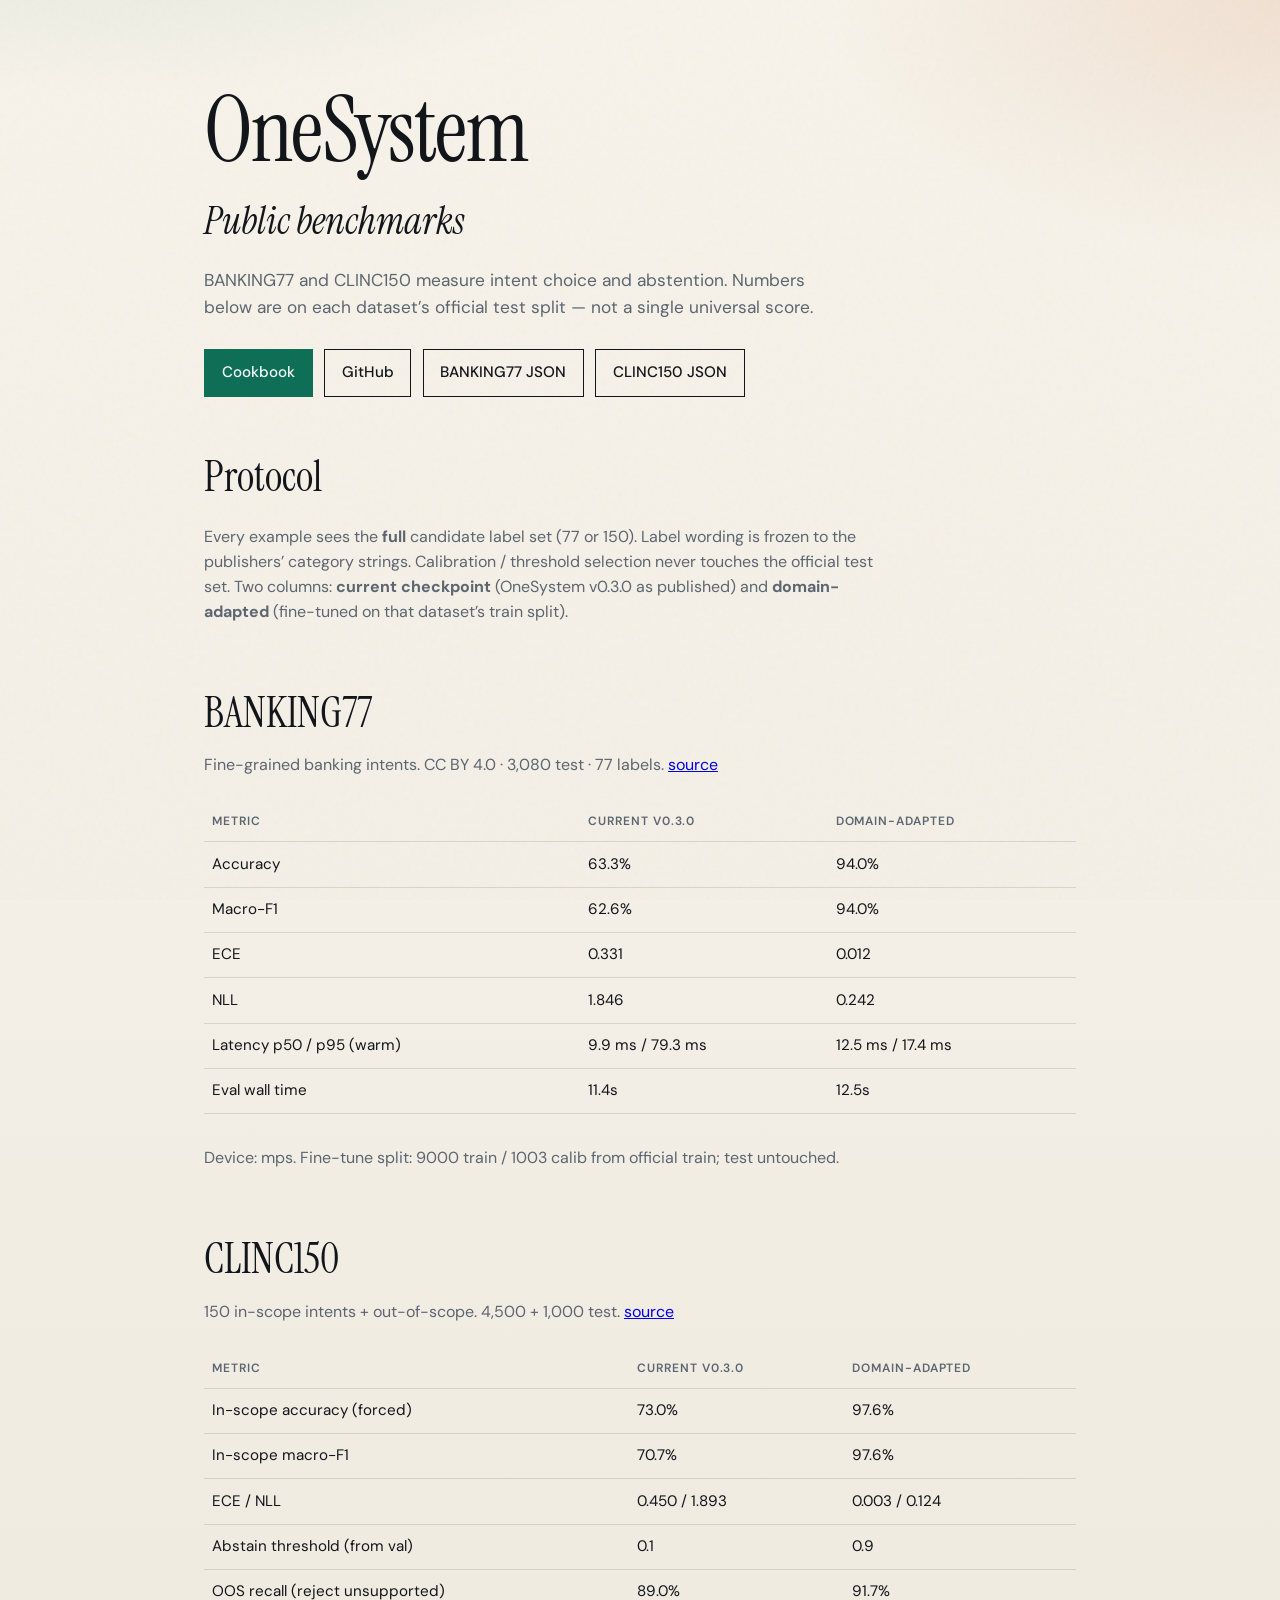
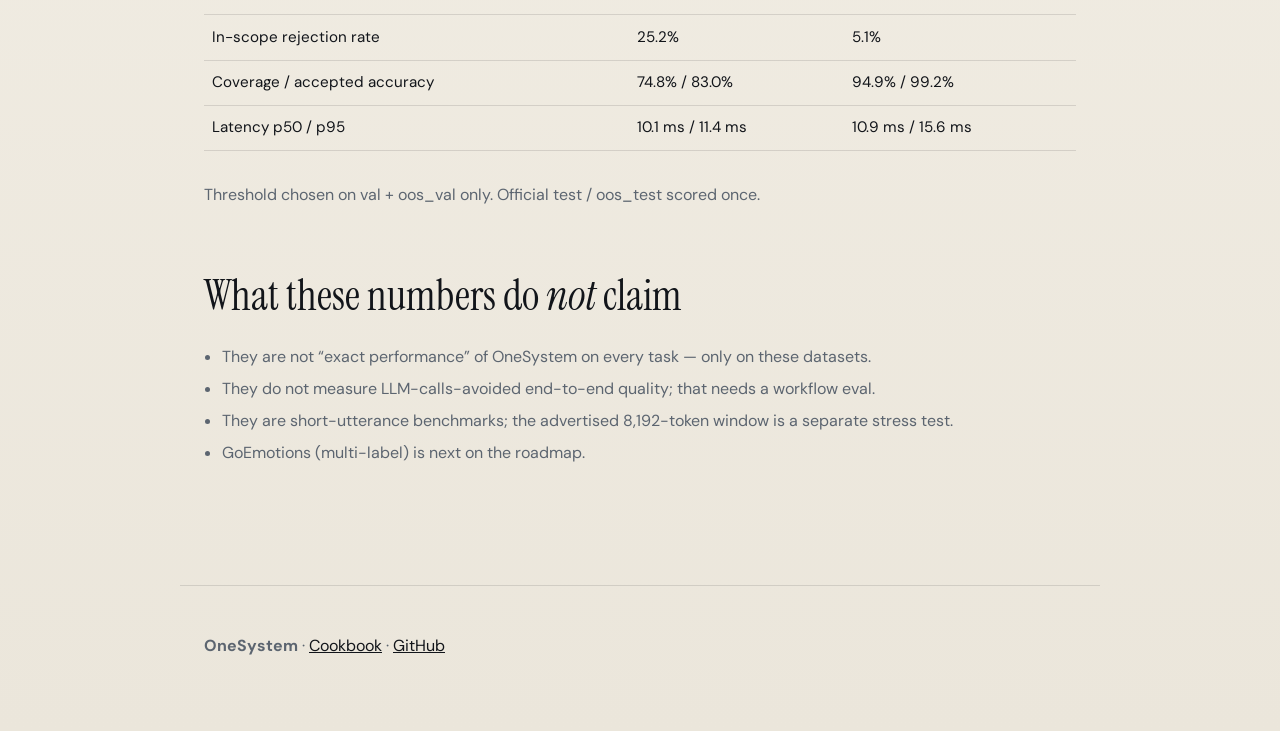
==== docs/benchmarks.html @ 78a075a7 "Benchmarks: BANKING77 + CLINC150 results on GitHub Pages Add eval harness, run current vs domain-ada" ====
<!DOCTYPE html>
<html lang="en">
<head>
  <meta charset="utf-8" />
  <meta name="viewport" content="width=device-width, initial-scale=1" />
  <title>OneSystem — Public benchmarks</title>
  <link rel="preconnect" href="https://fonts.googleapis.com" />
  <link rel="preconnect" href="https://fonts.gstatic.com" crossorigin />
  <link href="https://fonts.googleapis.com/css2?family=DM+Sans:opsz,wght@9..40,400;9..40,500;9..40,600&family=Instrument+Serif:ital@0;1&display=swap" rel="stylesheet" />
  <link rel="stylesheet" href="styles.css" />
  <style>
    table.bench { width: 100%; border-collapse: collapse; margin: 1rem 0 2rem; font-size: 0.95rem; }
    table.bench th, table.bench td { text-align: left; padding: 0.65rem 0.5rem; border-bottom: 1px solid var(--line); vertical-align: top; }
    table.bench th { font-size: 0.75rem; letter-spacing: 0.08em; text-transform: uppercase; color: var(--muted); font-weight: 600; }
    .num { font-variant-numeric: tabular-nums; }
    .note-box { color: var(--muted); max-width: 42rem; }
  </style>
</head>
<body>
  <div class="noise" aria-hidden="true"></div>
  <header class="hero">
    <p class="brand">OneSystem</p>
    <h1>Public benchmarks</h1>
    <p class="lede">BANKING77 and CLINC150 measure intent choice and abstention. Numbers below are on each dataset’s official test split — not a single universal score.</p>
    <div class="cta">
      <a class="btn primary" href="index.html">Cookbook</a>
      <a class="btn" href="https://github.com/kiranbeethoju/onesystem">GitHub</a>
      <a class="btn" href="data/banking77.json">BANKING77 JSON</a>
      <a class="btn" href="data/clinc150.json">CLINC150 JSON</a>
    </div>
  </header>

  <main>
    <section>
      <h2>Protocol</h2>
      <p class="note-box">
        Every example sees the <strong>full</strong> candidate label set (77 or 150).
        Label wording is frozen to the publishers’ category strings.
        Calibration / threshold selection never touches the official test set.
        Two columns: <strong>current checkpoint</strong> (OneSystem v0.3.0 as published) and
        <strong>domain-adapted</strong> (fine-tuned on that dataset’s train split).
      </p>
    </section>

    <section id="banking77">
      <h2>BANKING77</h2>
      <p class="section-lede">Fine-grained banking intents. CC BY 4.0 · 3,080 test · 77 labels. <a href="https://github.com/PolyAI-LDN/task-specific-datasets">source</a></p>
      <div id="banking77-body"><p class="note-box">Loading results…</p></div>
    </section>

    <section id="clinc150">
      <h2>CLINC150</h2>
      <p class="section-lede">150 in-scope intents + out-of-scope. 4,500 + 1,000 test. <a href="https://github.com/clinc/oos-eval">source</a></p>
      <div id="clinc150-body"><p class="note-box">Loading results…</p></div>
    </section>

    <section>
      <h2>What these numbers do <em>not</em> claim</h2>
      <ul class="bullets">
        <li>They are not “exact performance” of OneSystem on every task — only on these datasets.</li>
        <li>They do not measure LLM-calls-avoided end-to-end quality; that needs a workflow eval.</li>
        <li>They are short-utterance benchmarks; the advertised 8,192-token window is a separate stress test.</li>
        <li>GoEmotions (multi-label) is next on the roadmap.</li>
      </ul>
    </section>
  </main>

  <footer>
    <p><strong>OneSystem</strong> · <a href="index.html">Cookbook</a> · <a href="https://github.com/kiranbeethoju/onesystem">GitHub</a></p>
  </footer>

  <script>
    const pct = (x) => (x == null ? "—" : (100 * x).toFixed(1) + "%");
    const num = (x) => (x == null || Number.isNaN(x) ? "—" : Number(x).toFixed(3));
    const ms = (x) => (x == null ? "—" : Number(x).toFixed(1) + " ms");

    function bankingTable(report) {
      const cur = report.current_checkpoint || {};
      const ft = report.domain_adapted || {};
      return `
        <table class="bench">
          <thead><tr><th>Metric</th><th>Current v0.3.0</th><th>Domain-adapted</th></tr></thead>
          <tbody>
            <tr><td>Accuracy</td><td class="num">${pct(cur.accuracy)}</td><td class="num">${pct(ft.accuracy)}</td></tr>
            <tr><td>Macro-F1</td><td class="num">${pct(cur.macro_f1)}</td><td class="num">${pct(ft.macro_f1)}</td></tr>
            <tr><td>ECE</td><td class="num">${num(cur.ece)}</td><td class="num">${num(ft.ece)}</td></tr>
            <tr><td>NLL</td><td class="num">${num(cur.nll)}</td><td class="num">${num(ft.nll)}</td></tr>
            <tr><td>Latency p50 / p95 (warm)</td>
              <td class="num">${ms(cur.latency && cur.latency.p50_ms)} / ${ms(cur.latency && cur.latency.p95_ms)}</td>
              <td class="num">${ms(ft.latency && ft.latency.p50_ms)} / ${ms(ft.latency && ft.latency.p95_ms)}</td></tr>
            <tr><td>Eval wall time</td><td class="num">${cur.seconds != null ? cur.seconds + "s" : "—"}</td>
              <td class="num">${ft.seconds != null ? ft.seconds + "s" : "—"}</td></tr>
          </tbody>
        </table>
        <p class="note-box">Device: ${report.device || "—"}. Fine-tune split: ${
          report.finetune_split
            ? report.finetune_split.train_rows + " train / " + report.finetune_split.calib_rows + " calib from official train; test untouched."
            : "—"
        }</p>`;
    }

    function clincTable(report) {
      const cur = report.current_checkpoint || {};
      const ft = report.domain_adapted || {};
      const cIn = cur.in_scope_forced || {};
      const fIn = ft.in_scope_forced || {};
      const cAbs = cur.test_with_abstention || {};
      const fAbs = ft.test_with_abstention || {};
      return `
        <table class="bench">
          <thead><tr><th>Metric</th><th>Current v0.3.0</th><th>Domain-adapted</th></tr></thead>
          <tbody>
            <tr><td>In-scope accuracy (forced)</td><td class="num">${pct(cIn.accuracy)}</td><td class="num">${pct(fIn.accuracy)}</td></tr>
            <tr><td>In-scope macro-F1</td><td class="num">${pct(cIn.macro_f1)}</td><td class="num">${pct(fIn.macro_f1)}</td></tr>
            <tr><td>ECE / NLL</td><td class="num">${num(cIn.ece)} / ${num(cIn.nll)}</td><td class="num">${num(fIn.ece)} / ${num(fIn.nll)}</td></tr>
            <tr><td>Abstain threshold (from val)</td>
              <td class="num">${(cur.threshold_selection && cur.threshold_selection.chosen) ?? "—"}</td>
              <td class="num">${(ft.threshold_selection && ft.threshold_selection.chosen) ?? "—"}</td></tr>
            <tr><td>OOS recall (reject unsupported)</td><td class="num">${pct(cAbs.oos_recall)}</td><td class="num">${pct(fAbs.oos_recall)}</td></tr>
            <tr><td>In-scope rejection rate</td><td class="num">${pct(cAbs.in_scope_rejection_rate)}</td><td class="num">${pct(fAbs.in_scope_rejection_rate)}</td></tr>
            <tr><td>Coverage / accepted accuracy</td>
              <td class="num">${pct(cAbs.coverage)} / ${pct(cAbs.accepted_accuracy)}</td>
              <td class="num">${pct(fAbs.coverage)} / ${pct(fAbs.accepted_accuracy)}</td></tr>
            <tr><td>Latency p50 / p95</td>
              <td class="num">${ms(cIn.latency && cIn.latency.p50_ms)} / ${ms(cIn.latency && cIn.latency.p95_ms)}</td>
              <td class="num">${ms(fIn.latency && fIn.latency.p50_ms)} / ${ms(fIn.latency && fIn.latency.p95_ms)}</td></tr>
          </tbody>
        </table>
        <p class="note-box">Threshold chosen on val + oos_val only. Official test / oos_test scored once.</p>`;
    }

    async function load() {
      try {
        const b = await fetch("data/banking77.json").then((r) => {
          if (!r.ok) throw new Error("banking77 missing");
          return r.json();
        });
        document.getElementById("banking77-body").innerHTML = bankingTable(b);
      } catch (e) {
        document.getElementById("banking77-body").innerHTML =
          `<p class="note-box">Results not in this build yet. See <code>benchmarks/results/banking77.json</code> after <code>python benchmarks/run_banking77.py</code>.</p>`;
      }
      try {
        const c = await fetch("data/clinc150.json").then((r) => {
          if (!r.ok) throw new Error("clinc missing");
          return r.json();
        });
        document.getElementById("clinc150-body").innerHTML = clincTable(c);
      } catch (e) {
        document.getElementById("clinc150-body").innerHTML =
          `<p class="note-box">Results not in this build yet. See <code>benchmarks/results/clinc150.json</code> after <code>python benchmarks/run_clinc150.py</code>.</p>`;
      }
    }
    load();
  </script>
</body>
</html>
---- docs/styles.css ----
:root {
  --ink: #12151a;
  --paper: #f3efe6;
  --muted: #5c6570;
  --line: rgba(18, 21, 26, 0.12);
  --accent: #0f6e56;
  --accent-2: #c45c26;
  --code-bg: #1a1f27;
  --code-fg: #e8e2d6;
  --out-bg: #0e2a22;
  --out-fg: #d7f0e6;
  --warn: #7a3b12;
  --shadow: 0 24px 60px rgba(18, 21, 26, 0.08);
  --font-display: "Instrument Serif", Georgia, serif;
  --font-body: "DM Sans", sans-serif;
}

* { box-sizing: border-box; }
html { scroll-behavior: smooth; }
body {
  margin: 0;
  color: var(--ink);
  font-family: var(--font-body);
  background:
    radial-gradient(1200px 600px at 10% -10%, rgba(15, 110, 86, 0.14), transparent 55%),
    radial-gradient(900px 500px at 100% 0%, rgba(196, 92, 38, 0.12), transparent 50%),
    linear-gradient(180deg, #f7f3ea 0%, var(--paper) 40%, #ebe6db 100%);
  line-height: 1.55;
}

.noise {
  pointer-events: none;
  position: fixed;
  inset: 0;
  opacity: 0.035;
  z-index: 0;
  background-image: url("data:image/svg+xml,%3Csvg viewBox='0 0 200 200' xmlns='http://www.w3.org/2000/svg'%3E%3Cfilter id='n'%3E%3CfeTurbulence type='fractalNoise' baseFrequency='0.85' numOctaves='3' stitchTiles='stitch'/%3E%3C/filter%3E%3Crect width='100%25' height='100%25' filter='url(%23n)'/%3E%3C/svg%3E");
}

.hero, main, footer { position: relative; z-index: 1; }

.hero {
  max-width: 920px;
  margin: 0 auto;
  padding: 5.5rem 1.5rem 3rem;
  animation: rise 0.9s ease both;
}

.brand {
  font-family: var(--font-display);
  font-size: clamp(3.4rem, 9vw, 5.6rem);
  line-height: 0.95;
  margin: 0 0 1.25rem;
  letter-spacing: -0.02em;
}

.hero h1 {
  font-family: var(--font-display);
  font-weight: 400;
  font-size: clamp(1.6rem, 3.4vw, 2.35rem);
  margin: 0 0 1rem;
  max-width: 18ch;
  font-style: italic;
}

.lede {
  max-width: 40rem;
  color: var(--muted);
  font-size: 1.08rem;
  margin: 0 0 1.75rem;
}

.cta { display: flex; flex-wrap: wrap; gap: 0.7rem; }

.btn {
  display: inline-flex;
  align-items: center;
  padding: 0.7rem 1.05rem;
  border: 1px solid var(--ink);
  color: var(--ink);
  text-decoration: none;
  font-weight: 500;
  font-size: 0.95rem;
  transition: transform 0.2s ease, background 0.2s ease, color 0.2s ease;
}
.btn:hover { transform: translateY(-2px); background: var(--ink); color: var(--paper); }
.btn.primary { background: var(--accent); border-color: var(--accent); color: #f4fff9; }
.btn.primary:hover { background: var(--ink); border-color: var(--ink); color: var(--paper); }

.strip {
  max-width: 920px;
  margin: 0 auto 3rem;
  padding: 0 1.5rem;
  display: grid;
  grid-template-columns: repeat(2, 1fr);
  gap: 1rem;
  opacity: 0;
  transform: translateY(16px);
  transition: opacity 0.6s ease, transform 0.6s ease;
}
.strip.in { opacity: 1; transform: none; }
.strip > div {
  padding: 1rem 0;
  border-top: 1px solid var(--line);
}
.strip .k {
  display: block;
  font-size: 0.75rem;
  letter-spacing: 0.08em;
  text-transform: uppercase;
  color: var(--muted);
  margin-bottom: 0.35rem;
}
.strip strong {
  display: block;
  font-family: var(--font-display);
  font-size: 1.7rem;
  font-weight: 400;
}
.strip em { font-style: normal; color: var(--muted); font-size: 0.9rem; }

main { max-width: 920px; margin: 0 auto; padding: 0 1.5rem 4rem; }

section { margin-bottom: 3.5rem; }

h2 {
  font-family: var(--font-display);
  font-weight: 400;
  font-size: clamp(2rem, 4vw, 2.6rem);
  margin: 0 0 0.5rem;
}

.section-lede { color: var(--muted); margin: 0 0 1.5rem; max-width: 40rem; }

.type-grid {
  display: grid;
  grid-template-columns: repeat(2, 1fr);
  gap: 1rem;
}
.type-grid article {
  padding: 1.1rem 0;
  border-top: 1px solid var(--line);
  opacity: 0;
  transform: translateY(12px);
  transition: opacity 0.55s ease, transform 0.55s ease;
}
.type-grid article.in { opacity: 1; transform: none; }
.type-grid h3 {
  margin: 0 0 0.4rem;
  font-size: 1.05rem;
  font-weight: 600;
}
.type-grid p { margin: 0.25rem 0; color: var(--muted); font-size: 0.95rem; }
code {
  font-family: ui-monospace, SFMono-Regular, Menlo, Consolas, monospace;
  font-size: 0.86em;
}

.code, .out {
  margin: 0 0 0.85rem;
  padding: 1rem 1.1rem;
  overflow-x: auto;
  font-size: 0.82rem;
  line-height: 1.45;
  box-shadow: var(--shadow);
}
.code {
  background: var(--code-bg);
  color: var(--code-fg);
}
.out {
  background: var(--out-bg);
  color: var(--out-fg);
  border-left: 3px solid #3d9b78;
}
.code code, .out code {
  font-family: ui-monospace, SFMono-Regular, Menlo, Consolas, monospace;
  white-space: pre;
}

.recipe {
  margin: 0 0 2.75rem;
  opacity: 0;
  transform: translateY(18px);
  transition: opacity 0.65s ease, transform 0.65s ease;
}
.recipe.in { opacity: 1; transform: none; }
.recipe > header { margin-bottom: 0.85rem; }
.domain {
  margin: 0;
  font-size: 0.75rem;
  letter-spacing: 0.1em;
  text-transform: uppercase;
  color: var(--accent-2);
  font-weight: 600;
}
.recipe h3 {
  margin: 0.2rem 0 0;
  font-family: var(--font-display);
  font-weight: 400;
  font-size: 1.75rem;
}
.note {
  margin: 0;
  color: var(--muted);
  font-size: 0.95rem;
}
.warn {
  color: var(--warn);
  font-size: 0.92rem;
  margin: 0 0 0.85rem;
  font-weight: 500;
}

.arch {
  background: var(--code-bg);
  color: var(--code-fg);
  padding: 1.1rem;
  overflow-x: auto;
  font-size: 0.8rem;
  opacity: 0;
  transform: translateY(12px);
  transition: opacity 0.6s ease, transform 0.6s ease;
}
.arch.in { opacity: 1; transform: none; }

.bullets {
  padding-left: 1.1rem;
  color: var(--muted);
}
.bullets li { margin-bottom: 0.45rem; }

footer {
  max-width: 920px;
  margin: 0 auto;
  padding: 2rem 1.5rem 3.5rem;
  border-top: 1px solid var(--line);
  color: var(--muted);
}
footer a { color: var(--ink); }
footer .small { font-size: 0.85rem; }

@keyframes rise {
  from { opacity: 0; transform: translateY(18px); }
  to { opacity: 1; transform: none; }
}

@media (max-width: 720px) {
  .strip, .type-grid { grid-template-columns: 1fr; }
  .hero { padding-top: 3.5rem; }
}
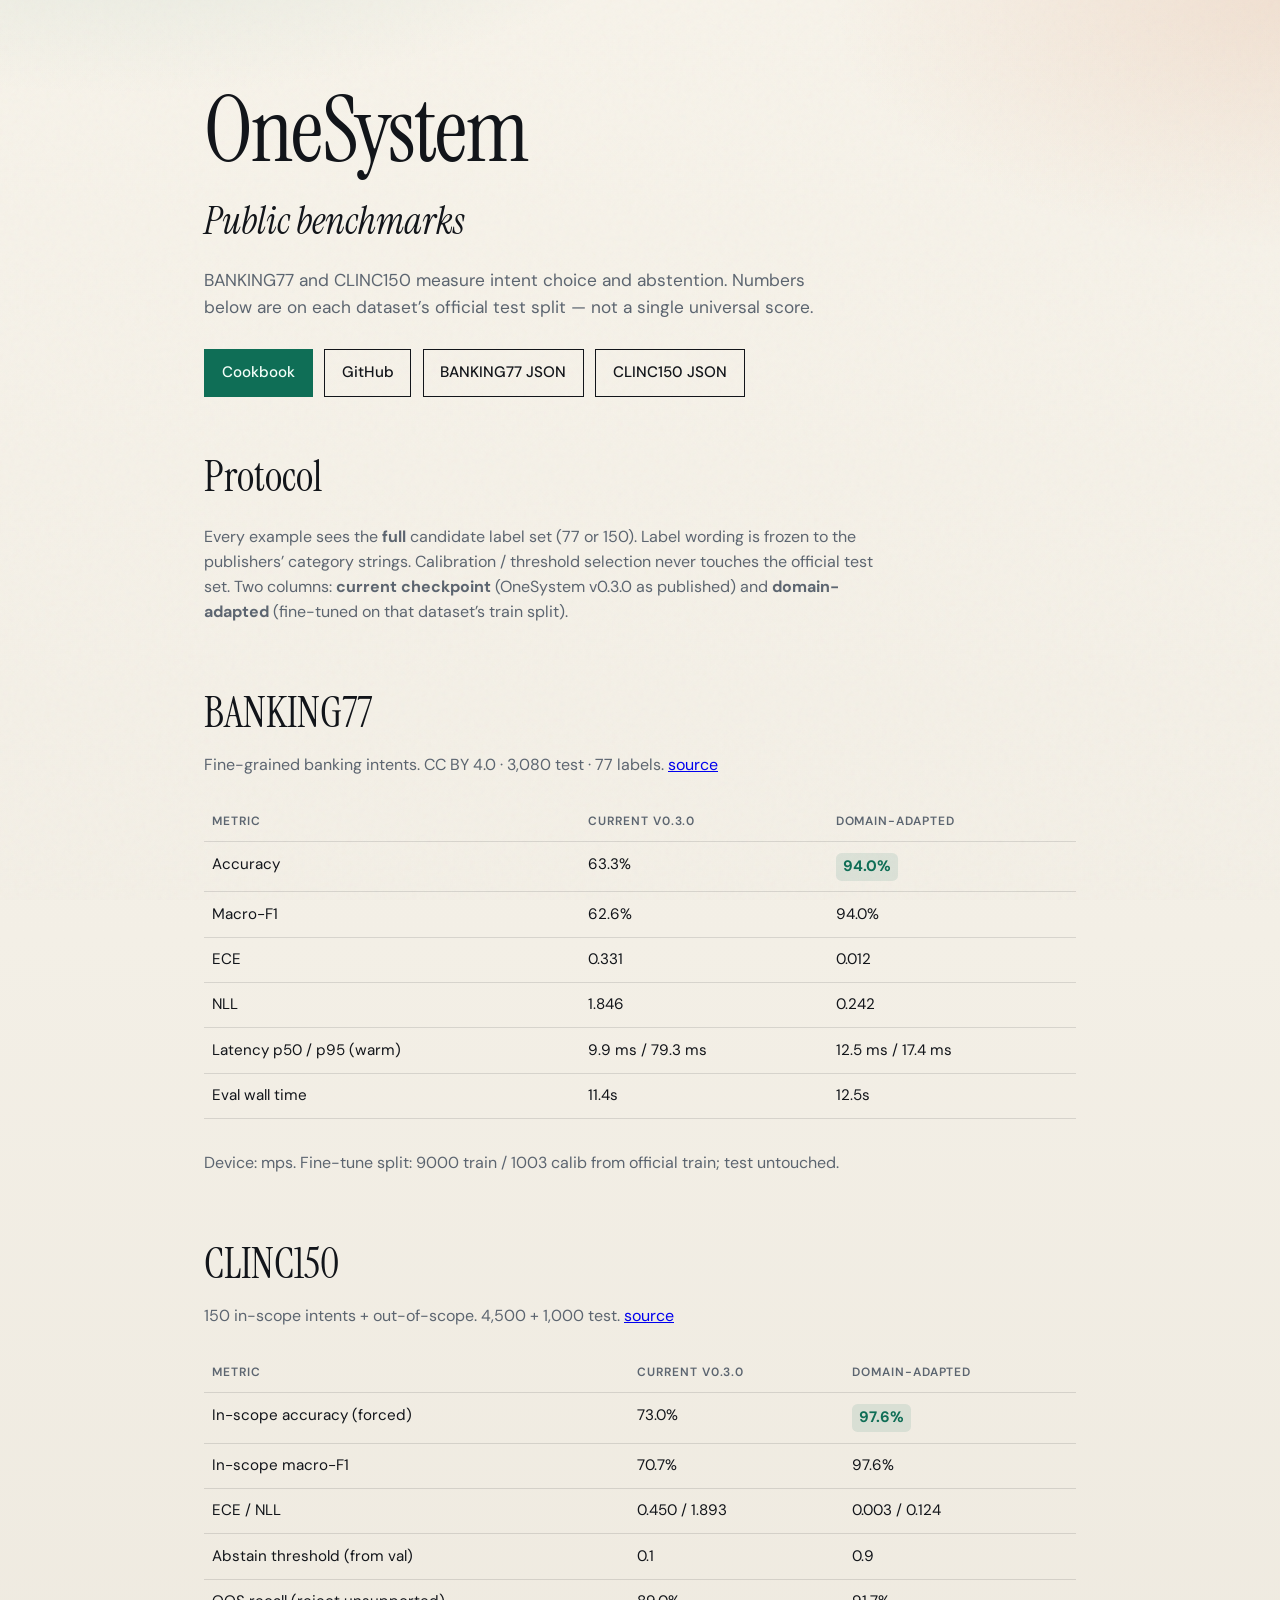
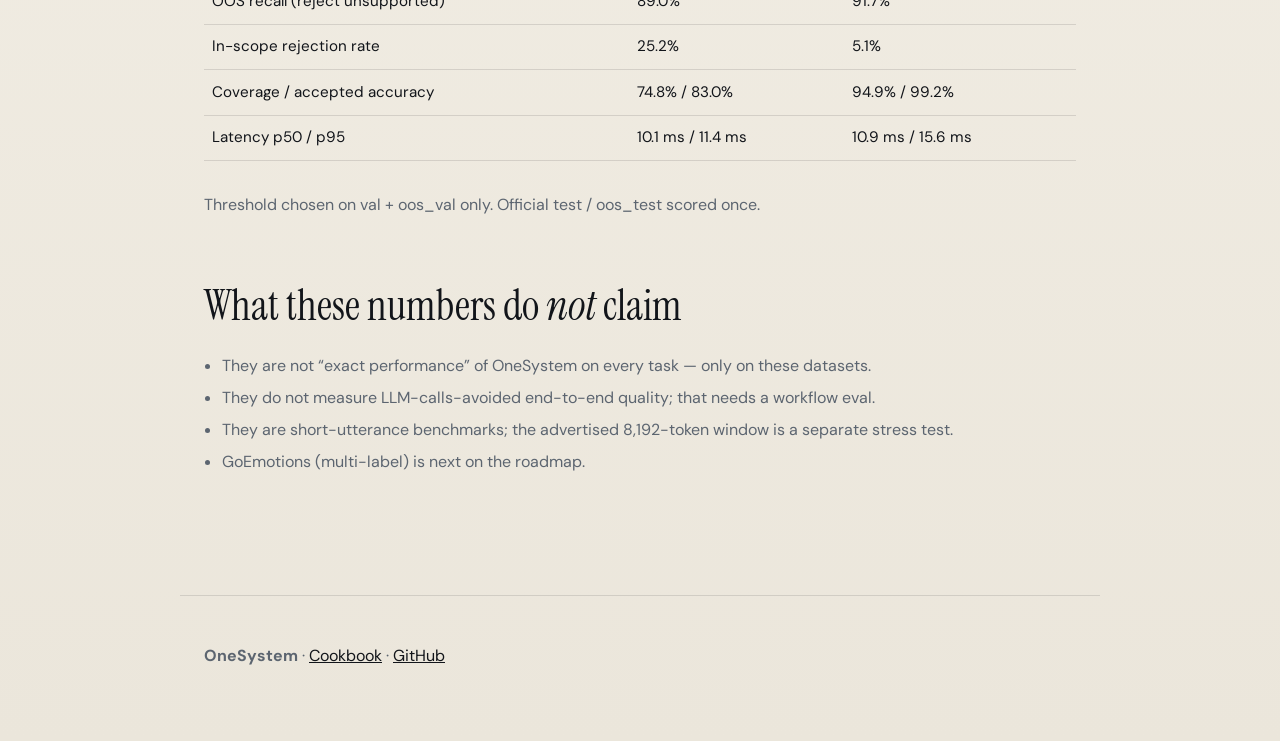
==== commit c79e7cae: "Pages: highlight domain-adapted accuracies on benchmarks Bold green callout for BANKING77 and CLINC1" ====
--- a/docs/benchmarks.html
+++ b/docs/benchmarks.html
@@ -13,6 +13,14 @@
     table.bench th, table.bench td { text-align: left; padding: 0.65rem 0.5rem; border-bottom: 1px solid var(--line); vertical-align: top; }
     table.bench th { font-size: 0.75rem; letter-spacing: 0.08em; text-transform: uppercase; color: var(--muted); font-weight: 600; }
     .num { font-variant-numeric: tabular-nums; }
+    .num-win {
+      font-weight: 700;
+      color: var(--accent);
+      background: rgba(15, 110, 86, 0.1);
+      border-radius: 0.35rem;
+      padding: 0.15rem 0.45rem;
+      display: inline-block;
+    }
     .note-box { color: var(--muted); max-width: 42rem; }
   </style>
 </head>
@@ -81,7 +89,7 @@
         <table class="bench">
           <thead><tr><th>Metric</th><th>Current v0.3.0</th><th>Domain-adapted</th></tr></thead>
           <tbody>
-            <tr><td>Accuracy</td><td class="num">${pct(cur.accuracy)}</td><td class="num">${pct(ft.accuracy)}</td></tr>
+            <tr><td>Accuracy</td><td class="num">${pct(cur.accuracy)}</td><td class="num"><span class="num-win">${pct(ft.accuracy)}</span></td></tr>
             <tr><td>Macro-F1</td><td class="num">${pct(cur.macro_f1)}</td><td class="num">${pct(ft.macro_f1)}</td></tr>
             <tr><td>ECE</td><td class="num">${num(cur.ece)}</td><td class="num">${num(ft.ece)}</td></tr>
             <tr><td>NLL</td><td class="num">${num(cur.nll)}</td><td class="num">${num(ft.nll)}</td></tr>
@@ -110,7 +118,7 @@
         <table class="bench">
           <thead><tr><th>Metric</th><th>Current v0.3.0</th><th>Domain-adapted</th></tr></thead>
           <tbody>
-            <tr><td>In-scope accuracy (forced)</td><td class="num">${pct(cIn.accuracy)}</td><td class="num">${pct(fIn.accuracy)}</td></tr>
+            <tr><td>In-scope accuracy (forced)</td><td class="num">${pct(cIn.accuracy)}</td><td class="num"><span class="num-win">${pct(fIn.accuracy)}</span></td></tr>
             <tr><td>In-scope macro-F1</td><td class="num">${pct(cIn.macro_f1)}</td><td class="num">${pct(fIn.macro_f1)}</td></tr>
             <tr><td>ECE / NLL</td><td class="num">${num(cIn.ece)} / ${num(cIn.nll)}</td><td class="num">${num(fIn.ece)} / ${num(fIn.nll)}</td></tr>
             <tr><td>Abstain threshold (from val)</td>
--- a/docs/styles.css
+++ b/docs/styles.css
@@ -212,17 +212,197 @@
   font-weight: 500;
 }
 
-.arch {
-  background: var(--code-bg);
-  color: var(--code-fg);
-  padding: 1.1rem;
-  overflow-x: auto;
-  font-size: 0.8rem;
+/* ---------- pipeline workflow ---------- */
+.flow {
+  margin: 0 0 1.75rem;
+  padding: 1.35rem 1.2rem 1.5rem;
+  border: 1px solid var(--line);
+  background:
+    linear-gradient(165deg, rgba(15, 110, 86, 0.06), transparent 45%),
+    rgba(255, 252, 246, 0.72);
   opacity: 0;
-  transform: translateY(12px);
-  transition: opacity 0.6s ease, transform 0.6s ease;
-}
-.arch.in { opacity: 1; transform: none; }
+  transform: translateY(16px);
+  transition: opacity 0.65s ease, transform 0.65s ease;
+}
+.flow.in { opacity: 1; transform: none; }
+
+.flow-step {
+  display: flex;
+  align-items: center;
+  gap: 0.85rem;
+  padding: 0.85rem 1rem;
+  border: 1px solid var(--line);
+  background: #fffdf8;
+}
+.flow-step strong {
+  display: block;
+  font-size: 1rem;
+  font-weight: 600;
+}
+.flow-step em {
+  display: block;
+  font-style: normal;
+  color: var(--muted);
+  font-size: 0.88rem;
+  margin-top: 0.15rem;
+}
+.flow-step-accent {
+  border-color: rgba(15, 110, 86, 0.35);
+  background: linear-gradient(120deg, rgba(15, 110, 86, 0.12), #fffdf8 70%);
+}
+.flow-step-done {
+  border-color: rgba(15, 110, 86, 0.45);
+  background: rgba(15, 110, 86, 0.08);
+}
+.flow-icon {
+  flex: 0 0 2.4rem;
+  width: 2.4rem;
+  height: 2.4rem;
+  display: grid;
+  place-items: center;
+  color: var(--accent);
+  border: 1px solid rgba(15, 110, 86, 0.25);
+  background: rgba(15, 110, 86, 0.08);
+}
+.flow-icon svg { width: 1.2rem; height: 1.2rem; }
+.flow-arrow {
+  width: 2px;
+  height: 1.1rem;
+  margin: 0.15rem auto;
+  background: linear-gradient(180deg, rgba(18, 21, 26, 0.35), rgba(18, 21, 26, 0.08));
+  position: relative;
+}
+.flow-arrow::after {
+  content: "";
+  position: absolute;
+  left: 50%;
+  bottom: -3px;
+  width: 7px;
+  height: 7px;
+  border-right: 2px solid rgba(18, 21, 26, 0.35);
+  border-bottom: 2px solid rgba(18, 21, 26, 0.35);
+  transform: translateX(-50%) rotate(45deg);
+}
+.flow-split {
+  display: grid;
+  grid-template-columns: 1fr 1fr;
+  gap: 1rem;
+  margin-top: 0.35rem;
+  position: relative;
+}
+.flow-split::before {
+  content: "";
+  position: absolute;
+  top: 0;
+  left: 10%;
+  right: 10%;
+  height: 2px;
+  background: rgba(18, 21, 26, 0.12);
+}
+.flow-branch {
+  display: flex;
+  flex-direction: column;
+  padding-top: 0.85rem;
+}
+.flow-branch-label {
+  align-self: flex-start;
+  margin-bottom: 0.55rem;
+  font-size: 0.72rem;
+  letter-spacing: 0.1em;
+  text-transform: uppercase;
+  font-weight: 600;
+  color: var(--accent-2);
+}
+
+/* ---------- architecture diagram ---------- */
+.arch-flow {
+  margin: 0 0 1.25rem;
+  padding: 1.25rem 1rem 1.4rem;
+  border: 1px solid var(--line);
+  background:
+    linear-gradient(200deg, rgba(196, 92, 38, 0.07), transparent 40%),
+    rgba(255, 252, 246, 0.72);
+  opacity: 0;
+  transform: translateY(16px);
+  transition: opacity 0.65s ease, transform 0.65s ease;
+}
+.arch-flow.in { opacity: 1; transform: none; }
+.arch-row { display: grid; gap: 1rem; }
+.arch-lane {
+  display: flex;
+  flex-wrap: wrap;
+  align-items: center;
+  gap: 0.4rem 0.35rem;
+  padding: 0.75rem;
+  border: 1px dashed rgba(18, 21, 26, 0.14);
+  background: rgba(255, 253, 248, 0.85);
+}
+.arch-lane-tag {
+  flex: 0 0 100%;
+  font-size: 0.72rem;
+  letter-spacing: 0.1em;
+  text-transform: uppercase;
+  font-weight: 600;
+  color: var(--muted);
+  margin-bottom: 0.15rem;
+}
+.arch-node {
+  display: inline-flex;
+  align-items: center;
+  gap: 0.4rem;
+  padding: 0.45rem 0.65rem;
+  border: 1px solid var(--line);
+  background: #fff;
+  font-size: 0.86rem;
+  font-weight: 500;
+}
+.arch-node code {
+  font-size: 0.78rem;
+  color: var(--accent);
+}
+.arch-node-score {
+  padding: 0.8rem 1rem;
+  border-color: rgba(15, 110, 86, 0.4);
+  background: linear-gradient(120deg, rgba(15, 110, 86, 0.12), #fff 65%);
+}
+.arch-node-score strong { display: block; font-size: 0.98rem; }
+.arch-node-score em {
+  display: block;
+  font-style: normal;
+  color: var(--muted);
+  font-size: 0.84rem;
+  margin-top: 0.2rem;
+}
+.arch-icon {
+  width: 1.15rem;
+  height: 1.15rem;
+  color: var(--accent);
+  display: inline-flex;
+}
+.arch-icon svg { width: 100%; height: 100%; }
+.arch-chevron {
+  width: 0.55rem;
+  height: 0.55rem;
+  border-right: 2px solid rgba(18, 21, 26, 0.28);
+  border-bottom: 2px solid rgba(18, 21, 26, 0.28);
+  transform: rotate(-45deg);
+  margin: 0 0.1rem;
+}
+.arch-merge {
+  margin-top: 0.85rem;
+  display: flex;
+  flex-direction: column;
+  align-items: center;
+  gap: 0.35rem;
+}
+.arch-merge-lines {
+  width: min(70%, 420px);
+  height: 18px;
+  border-left: 2px solid rgba(18, 21, 26, 0.16);
+  border-right: 2px solid rgba(18, 21, 26, 0.16);
+  border-bottom: 2px solid rgba(18, 21, 26, 0.16);
+  border-radius: 0 0 10px 10px;
+}
 
 .bullets {
   padding-left: 1.1rem;
@@ -246,6 +426,8 @@
 }
 
 @media (max-width: 720px) {
-  .strip, .type-grid { grid-template-columns: 1fr; }
+  .strip, .type-grid, .flow-split { grid-template-columns: 1fr; }
+  .flow-split::before { display: none; }
   .hero { padding-top: 3.5rem; }
-}
+  .arch-lane { gap: 0.45rem; }
+}
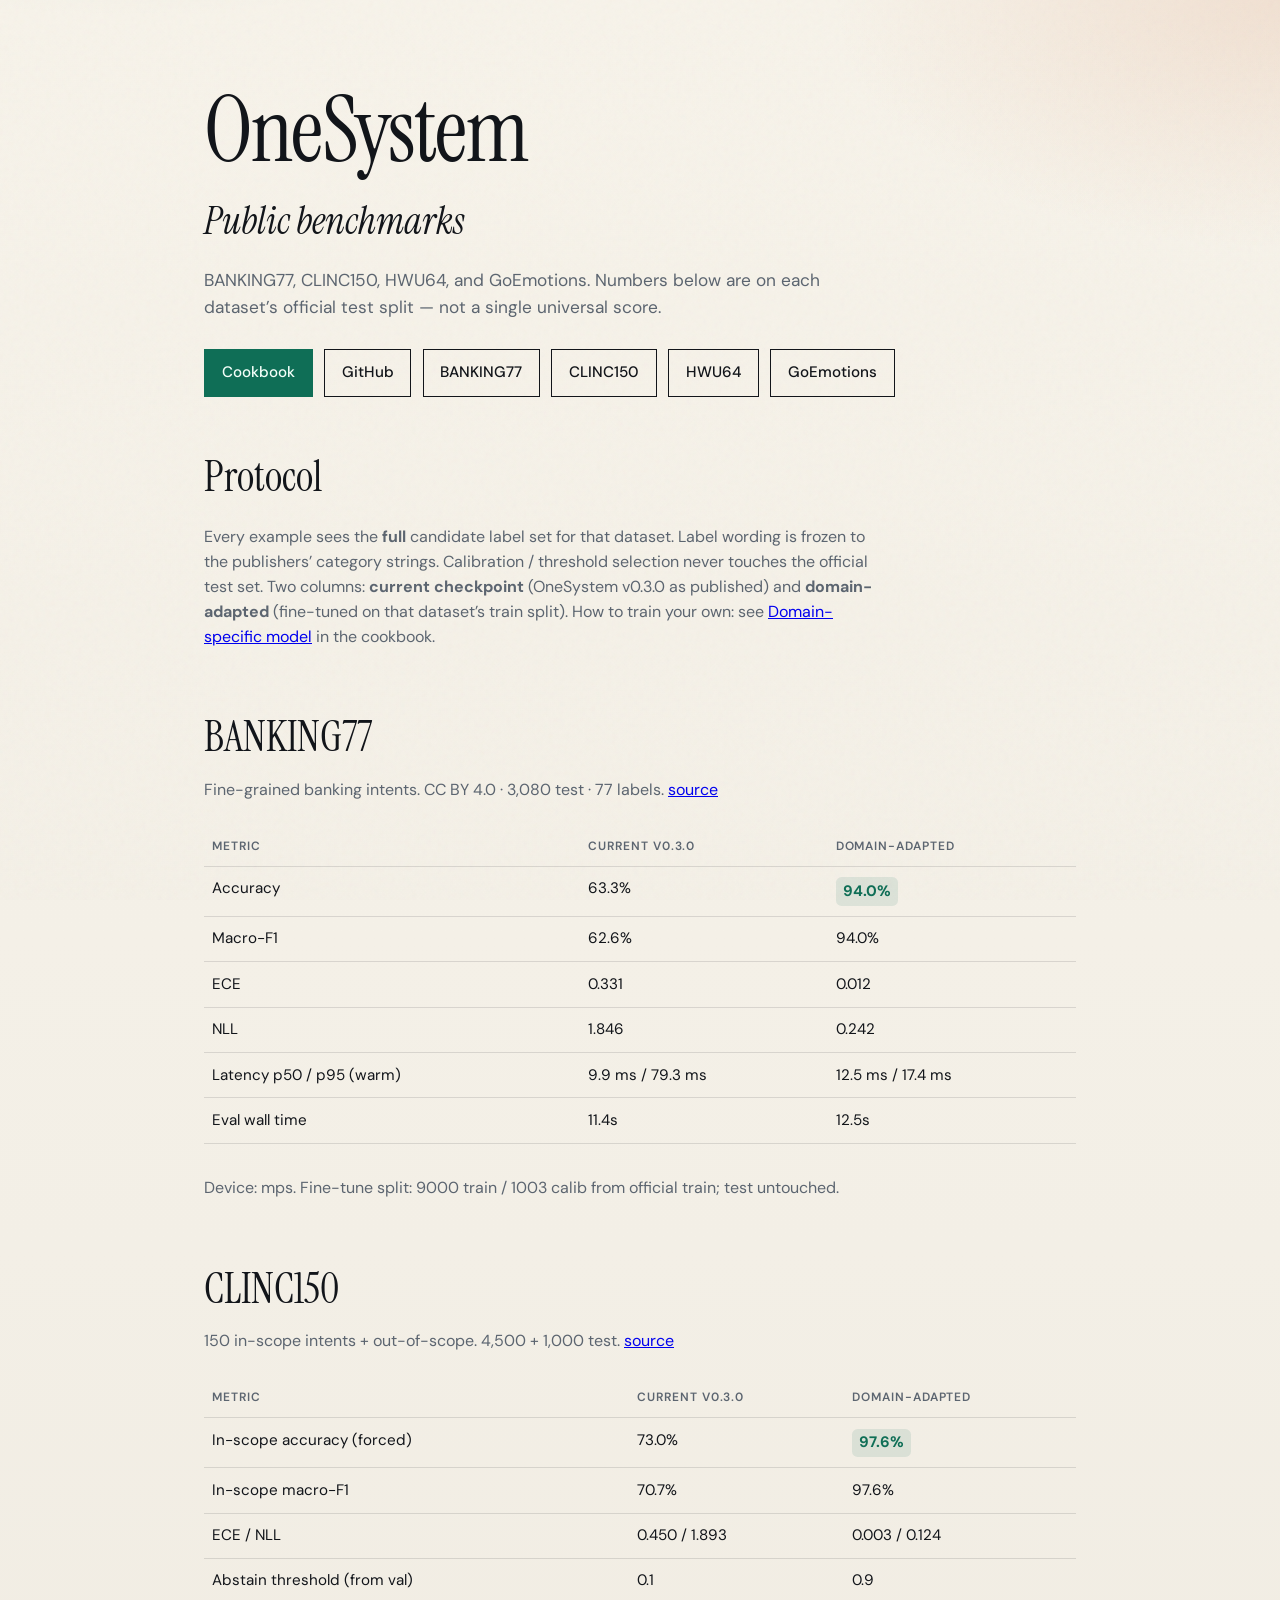
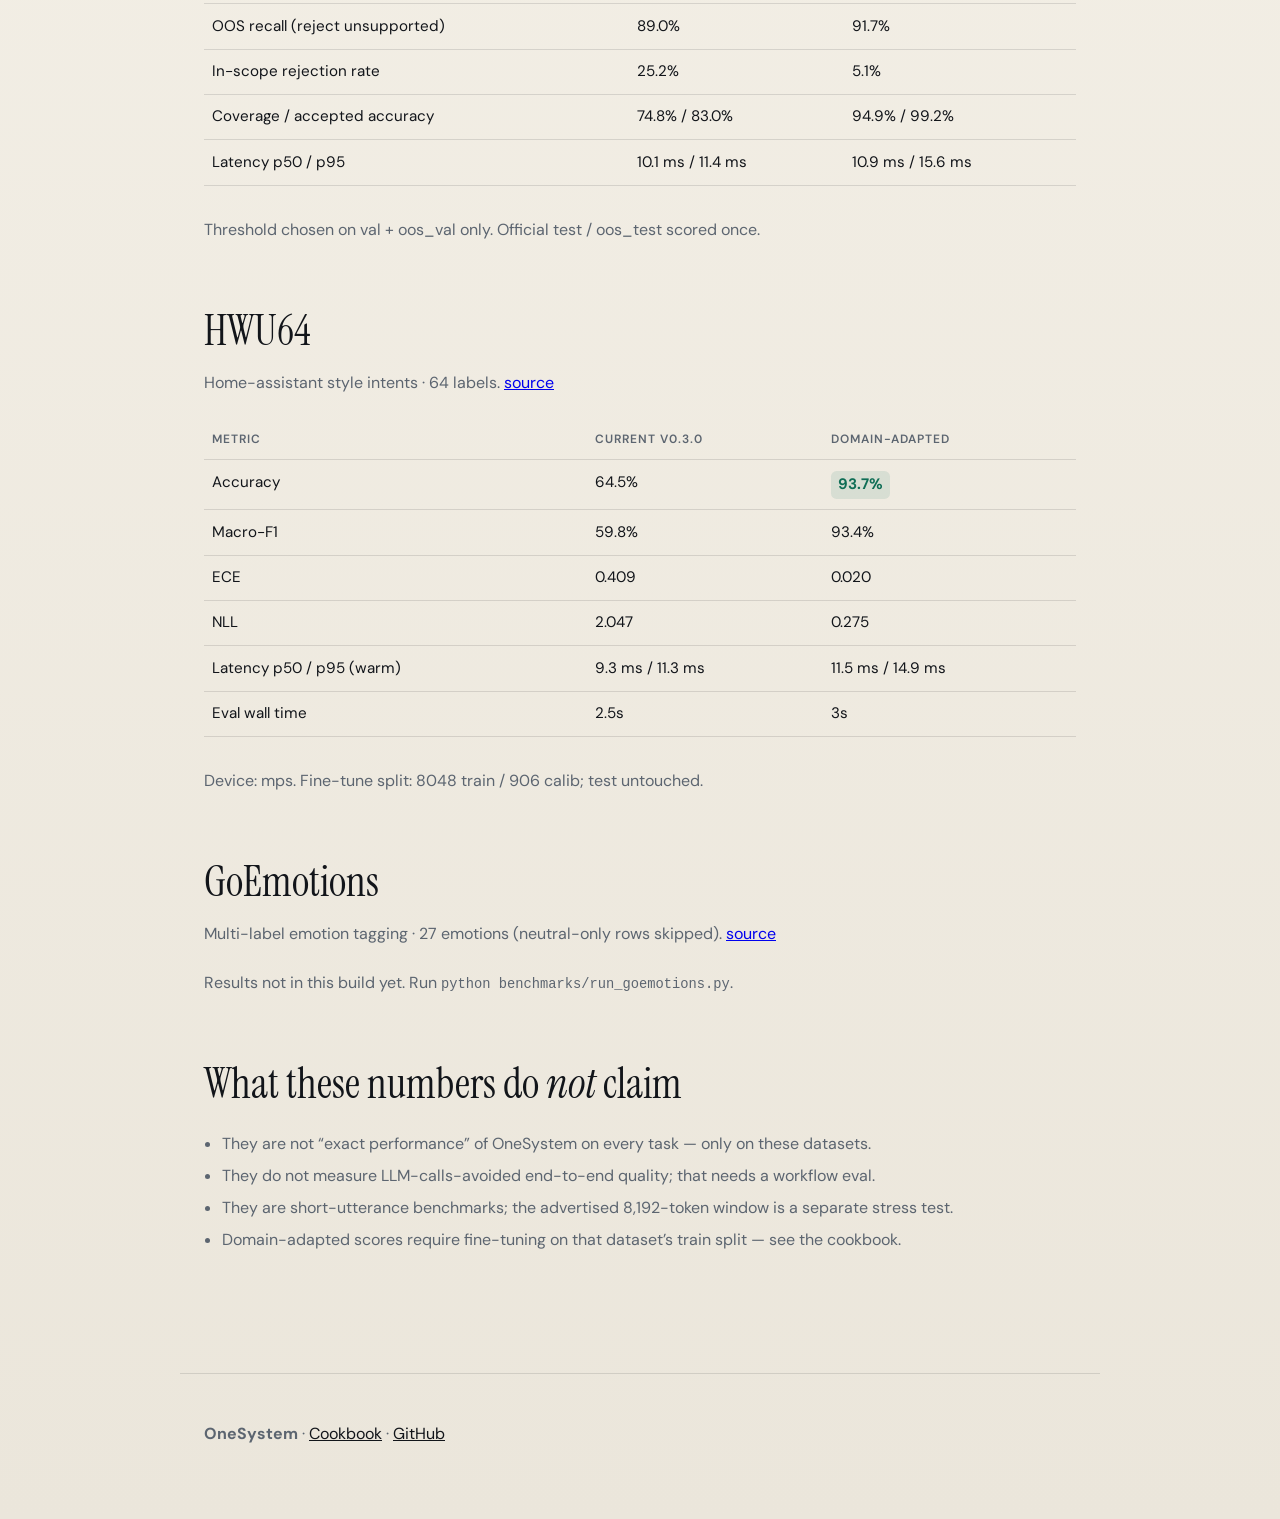
==== commit 3ef13e69: "Add domain adaptation API, HWU64 benchmark, cookbook guide Ship onesystem.domain_adapt for fine-tuni" ====
--- a/docs/benchmarks.html
+++ b/docs/benchmarks.html
@@ -29,12 +29,14 @@
   <header class="hero">
     <p class="brand">OneSystem</p>
     <h1>Public benchmarks</h1>
-    <p class="lede">BANKING77 and CLINC150 measure intent choice and abstention. Numbers below are on each dataset’s official test split — not a single universal score.</p>
+    <p class="lede">BANKING77, CLINC150, HWU64, and GoEmotions. Numbers below are on each dataset’s official test split — not a single universal score.</p>
     <div class="cta">
       <a class="btn primary" href="index.html">Cookbook</a>
       <a class="btn" href="https://github.com/kiranbeethoju/onesystem">GitHub</a>
-      <a class="btn" href="data/banking77.json">BANKING77 JSON</a>
-      <a class="btn" href="data/clinc150.json">CLINC150 JSON</a>
+      <a class="btn" href="data/banking77.json">BANKING77</a>
+      <a class="btn" href="data/clinc150.json">CLINC150</a>
+      <a class="btn" href="data/hwu64.json">HWU64</a>
+      <a class="btn" href="data/goemotions.json">GoEmotions</a>
     </div>
   </header>
 
@@ -42,11 +44,12 @@
     <section>
       <h2>Protocol</h2>
       <p class="note-box">
-        Every example sees the <strong>full</strong> candidate label set (77 or 150).
+        Every example sees the <strong>full</strong> candidate label set for that dataset.
         Label wording is frozen to the publishers’ category strings.
         Calibration / threshold selection never touches the official test set.
         Two columns: <strong>current checkpoint</strong> (OneSystem v0.3.0 as published) and
         <strong>domain-adapted</strong> (fine-tuned on that dataset’s train split).
+        How to train your own: see <a href="index.html#domain-adapt">Domain-specific model</a> in the cookbook.
       </p>
     </section>
 
@@ -60,6 +63,18 @@
       <h2>CLINC150</h2>
       <p class="section-lede">150 in-scope intents + out-of-scope. 4,500 + 1,000 test. <a href="https://github.com/clinc/oos-eval">source</a></p>
       <div id="clinc150-body"><p class="note-box">Loading results…</p></div>
+    </section>
+
+    <section id="hwu64">
+      <h2>HWU64</h2>
+      <p class="section-lede">Home-assistant style intents · 64 labels. <a href="https://github.com/jianguoz/Few-Shot-Intent-Detection/tree/main/Datasets/HWU64">source</a></p>
+      <div id="hwu64-body"><p class="note-box">Loading results…</p></div>
+    </section>
+
+    <section id="goemotions">
+      <h2>GoEmotions</h2>
+      <p class="section-lede">Multi-label emotion tagging · 27 emotions (neutral-only rows skipped). <a href="https://github.com/google-research/google-research/tree/master/goemotions">source</a></p>
+      <div id="goemotions-body"><p class="note-box">Loading results…</p></div>
     </section>
 
     <section>
@@ -68,7 +83,7 @@
         <li>They are not “exact performance” of OneSystem on every task — only on these datasets.</li>
         <li>They do not measure LLM-calls-avoided end-to-end quality; that needs a workflow eval.</li>
         <li>They are short-utterance benchmarks; the advertised 8,192-token window is a separate stress test.</li>
-        <li>GoEmotions (multi-label) is next on the roadmap.</li>
+        <li>Domain-adapted scores require fine-tuning on that dataset’s train split — see the cookbook.</li>
       </ul>
     </section>
   </main>
@@ -103,6 +118,56 @@
         <p class="note-box">Device: ${report.device || "—"}. Fine-tune split: ${
           report.finetune_split
             ? report.finetune_split.train_rows + " train / " + report.finetune_split.calib_rows + " calib from official train; test untouched."
+            : "—"
+        }</p>`;
+    }
+
+    function intentTable(report) {
+      const cur = report.current_checkpoint || {};
+      const ft = report.domain_adapted || {};
+      return `
+        <table class="bench">
+          <thead><tr><th>Metric</th><th>Current v0.3.0</th><th>Domain-adapted</th></tr></thead>
+          <tbody>
+            <tr><td>Accuracy</td><td class="num">${pct(cur.accuracy)}</td><td class="num"><span class="num-win">${pct(ft.accuracy)}</span></td></tr>
+            <tr><td>Macro-F1</td><td class="num">${pct(cur.macro_f1)}</td><td class="num">${pct(ft.macro_f1)}</td></tr>
+            <tr><td>ECE</td><td class="num">${num(cur.ece)}</td><td class="num">${num(ft.ece)}</td></tr>
+            <tr><td>NLL</td><td class="num">${num(cur.nll)}</td><td class="num">${num(ft.nll)}</td></tr>
+            <tr><td>Latency p50 / p95 (warm)</td>
+              <td class="num">${ms(cur.latency && cur.latency.p50_ms)} / ${ms(cur.latency && cur.latency.p95_ms)}</td>
+              <td class="num">${ms(ft.latency && ft.latency.p50_ms)} / ${ms(ft.latency && ft.latency.p95_ms)}</td></tr>
+            <tr><td>Eval wall time</td><td class="num">${cur.seconds != null ? cur.seconds + "s" : "—"}</td>
+              <td class="num">${ft.seconds != null ? ft.seconds + "s" : "—"}</td></tr>
+          </tbody>
+        </table>
+        <p class="note-box">Device: ${report.device || "—"}. Fine-tune split: ${
+          report.finetune_split
+            ? report.finetune_split.train_rows + " train / " + report.finetune_split.calib_rows + " calib; test untouched."
+            : "—"
+        }</p>`;
+    }
+
+    function multiTable(report) {
+      const cur = report.current_checkpoint || {};
+      const ft = report.domain_adapted || {};
+      return `
+        <table class="bench">
+          <thead><tr><th>Metric</th><th>Current v0.3.0</th><th>Domain-adapted</th></tr></thead>
+          <tbody>
+            <tr><td>Macro-F1</td><td class="num">${pct(cur.macro_f1)}</td><td class="num"><span class="num-win">${pct(ft.macro_f1)}</span></td></tr>
+            <tr><td>Micro-F1</td><td class="num">${pct(cur.micro_f1)}</td><td class="num">${pct(ft.micro_f1)}</td></tr>
+            <tr><td>Subset accuracy</td><td class="num">${pct(cur.subset_accuracy)}</td><td class="num">${pct(ft.subset_accuracy)}</td></tr>
+            <tr><td>Decision threshold</td><td class="num">${num(cur.threshold ?? report.threshold)}</td><td class="num">${num(ft.threshold ?? report.threshold)}</td></tr>
+            <tr><td>Latency p50 / p95 (warm)</td>
+              <td class="num">${ms(cur.latency && cur.latency.p50_ms)} / ${ms(cur.latency && cur.latency.p95_ms)}</td>
+              <td class="num">${ms(ft.latency && ft.latency.p50_ms)} / ${ms(ft.latency && ft.latency.p95_ms)}</td></tr>
+            <tr><td>Eval wall time</td><td class="num">${cur.seconds != null ? cur.seconds + "s" : "—"}</td>
+              <td class="num">${ft.seconds != null ? ft.seconds + "s" : "—"}</td></tr>
+          </tbody>
+        </table>
+        <p class="note-box">Device: ${report.device || "—"}. Multi-label; neutral-only rows skipped. Fine-tune: ${
+          report.finetune_split
+            ? report.finetune_split.train_rows + " train / " + report.finetune_split.calib_rows + " calib; test untouched."
             : "—"
         }</p>`;
     }
@@ -158,6 +223,26 @@
         document.getElementById("clinc150-body").innerHTML =
           `<p class="note-box">Results not in this build yet. See <code>benchmarks/results/clinc150.json</code> after <code>python benchmarks/run_clinc150.py</code>.</p>`;
       }
+      try {
+        const h = await fetch("data/hwu64.json").then((r) => {
+          if (!r.ok) throw new Error("hwu64 missing");
+          return r.json();
+        });
+        document.getElementById("hwu64-body").innerHTML = intentTable(h);
+      } catch (e) {
+        document.getElementById("hwu64-body").innerHTML =
+          `<p class="note-box">Results not in this build yet. Run <code>python benchmarks/run_hwu64.py</code>.</p>`;
+      }
+      try {
+        const g = await fetch("data/goemotions.json").then((r) => {
+          if (!r.ok) throw new Error("goemotions missing");
+          return r.json();
+        });
+        document.getElementById("goemotions-body").innerHTML = multiTable(g);
+      } catch (e) {
+        document.getElementById("goemotions-body").innerHTML =
+          `<p class="note-box">Results not in this build yet. Run <code>python benchmarks/run_goemotions.py</code>.</p>`;
+      }
     }
     load();
   </script>
